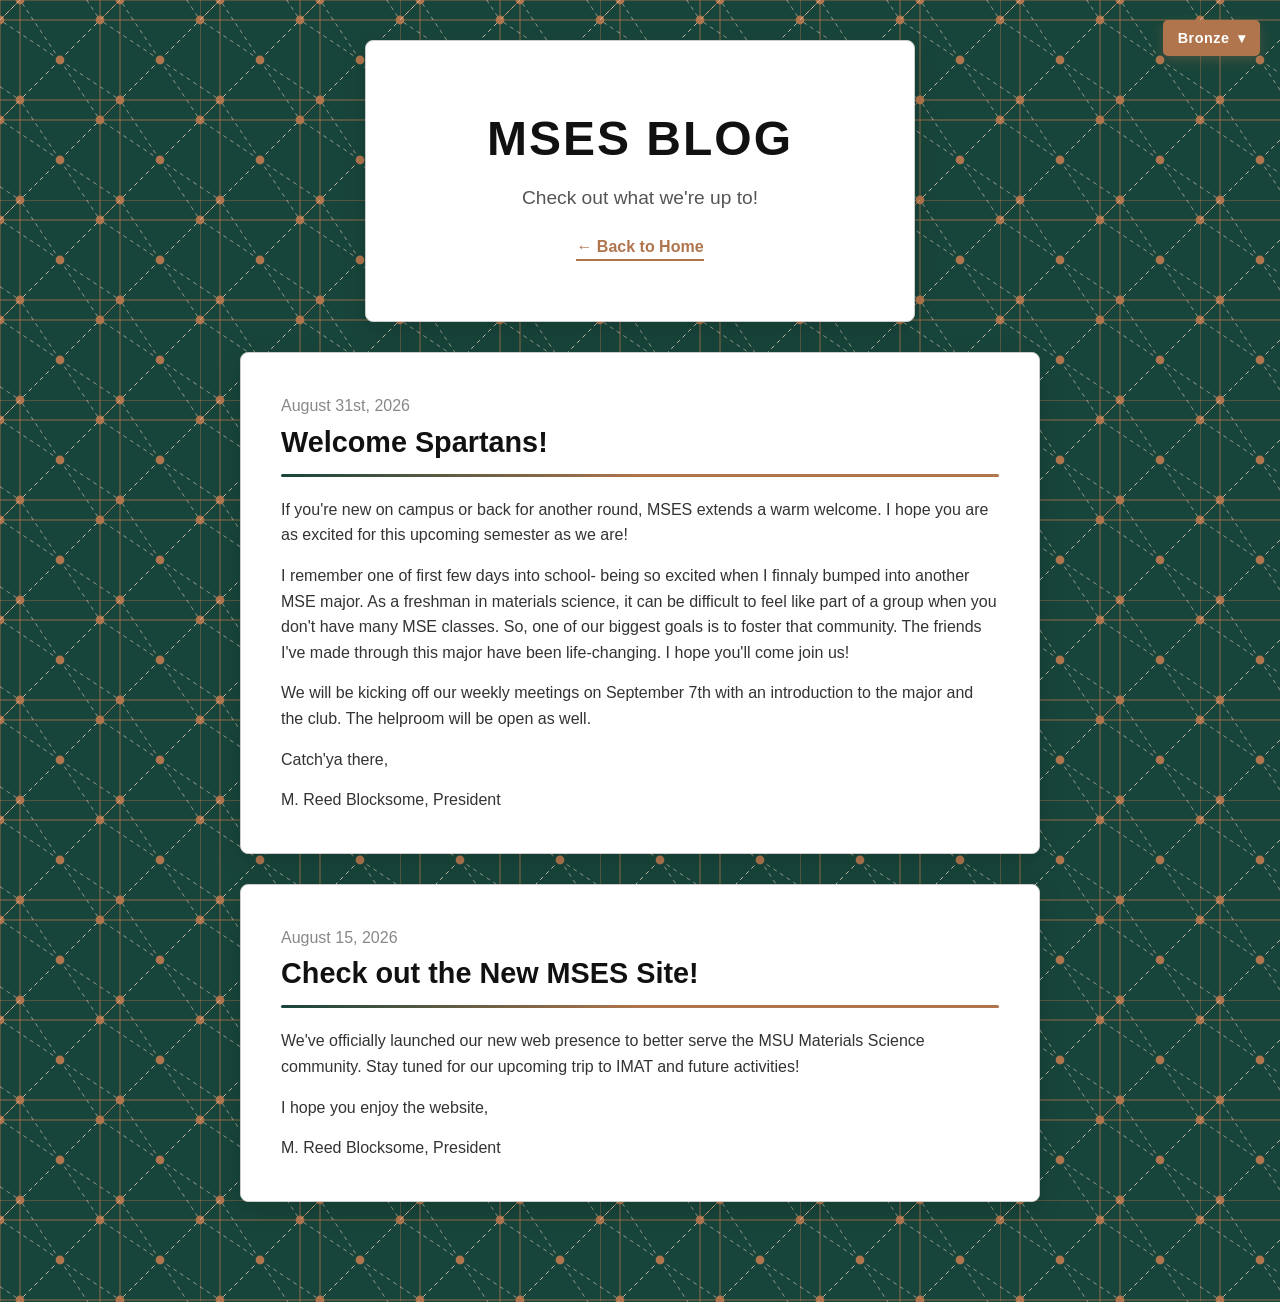
==== blog.html @ b6781e96 "Add files via upload" ====
<!DOCTYPE html>
<html lang="en">
<head>
    <meta charset="UTF-8">
    <meta name="viewport" content="width=device-width, initial-scale=1.0">
    <title>Blog - MSU MSES</title>
    <link rel="stylesheet" href="css/style.css?v=3.0">
</head>
<body>
    <div id="theme-menu" class="dropdown">
        <button id="theme-btn" class="dropbtn"><span id="current-theme-name">Bronze</span> <span class="arrow">▾</span></button>
        <div id="theme-dropdown" class="dropdown-content"></div>
    </div>

    <main class="container">
        <!-- Header Box -->
        <section class="box header-box">
            <h1>MSES Blog</h1>
            <h2>Check out what we're up to!</h2>
            <p style="margin-top: 20px;"><a href="index.html" class="link">← Back to Home</a></p>
        </section>

        <!-- Post 2 -->
        <section class="box">
            <span class="position" style="color: #888;">August 31st, 2026</span>
            <h3>Welcome Spartans!</h3>
            <p>If you're new on campus or back for another round, MSES extends a warm welcome. I hope you are as excited for this upcoming semester as we are! </p>
            <p>I remember one of first few days into school- being so excited when I finnaly bumped into another MSE major. As a freshman in materials science, it can be difficult to feel like part of a group when you don't have many MSE classes. So, one of our biggest goals is to foster that community. The friends I've made through this major have been life-changing. I hope you'll come join us!</p>
            <p>We will be kicking off our weekly meetings on September 7th with an introduction to the major and the club. The helproom will be open as well.</p>
            <p>Catch'ya there,</p>
            <p>M. Reed Blocksome, President</p>
        </section>

        <!-- Post 1 -->
        <section class="box">
            <span class="position" style="color: #888;">August 15, 2026</span>
            <h3>Check out the New MSES Site!</h3>
            <p>We've officially launched our new web presence to better serve the MSU Materials Science community. Stay tuned for our upcoming trip to IMAT and future activities!</p>
            <p>I hope you enjoy the website,</p>
            <p>M. Reed Blocksome, President</p>
        </section>

    </main>

    <script src="js/theme.js?v=3.0"></script>
</body>
</html>
---- css/style.css ----
:root {
    --accent-color: #b0754c; /* Default to Bronze */
    --accent-glow: rgba(176, 117, 76, 0.3);
    --helmet-glow: rgba(176, 117, 76, 0.6); /* Default Bronze Glow */
    --bg-color: #ffffff;
    --bg-svg: none;
    --bg-svg-size: auto;
    --bg-image: none;
    --text-color: #333333;
    --heading-color: #111111;
    --subheading-color: #555555;
    --box-bg: #ffffff;
    --box-border: #cccccc;
    --box-shadow: 0 8px 24px rgba(0, 0, 0, 0.15);
    --box-blur: none;
    --gradient-stop-1: #18453B; /* Default MSU Green */
    --gradient-stop-2: #b0754c; /* Default Metallic Bronze */
    --gradient-stop-3: #b0754c;
}

/* Base Reset */
* {
    margin: 0;
    padding: 0;
    box-sizing: border-box;
}

body {
    font-family: 'Segoe UI', Tahoma, Geneva, Verdana, sans-serif;
    background-color: var(--bg-color);
    background-image: var(--bg-svg), var(--bg-image);
    background-size: var(--bg-svg-size), cover;
    background-repeat: repeat, no-repeat;
    background-attachment: scroll, fixed; /* Fixes gradient so it stretches perfectly across viewport */
    animation: slideBackground linear infinite;
    color: var(--text-color);
    line-height: 1.6;
    padding: 40px 20px 100px 20px; /* Increased bottom padding for breathability */
    transition: background-color 0.4s ease, color 0.4s ease, background-image 0.4s ease;
}

@keyframes slideBackground {
    0% {
        background-position: 0 0;
    }
    100% {
        background-position: 100% 0; /* Move exactly one tile width */
    }
}

/* Main Container to center everything */
.container {
    display: flex;
    flex-direction: column;
    align-items: center;
    max-width: 800px;
    margin: 0 auto;
    gap: 30px; /* Space between the boxes */
}

/* Schedule Banner Styling */
.schedule-banner {
    background-color: var(--box-bg);
    color: var(--text-color);
    width: 100%;
    padding: 15px 30px;
    border-radius: 8px;
    text-align: center;
    box-shadow: var(--box-shadow);
    border: 1px solid var(--box-border);
    z-index: 1;
    font-size: 0.95rem;
    letter-spacing: 0.5px;
    backdrop-filter: var(--box-blur);
    -webkit-backdrop-filter: var(--box-blur);
    transition: background-color 0.4s ease, border-color 0.4s ease, box-shadow 0.4s ease, color 0.4s ease;
}


/* Dropdown Container */
.dropdown {
    position: fixed;
    top: 20px;
    right: 20px;
    z-index: 1000;
}

/* Dropdown Button */
.dropbtn {
    background-color: var(--accent-color);
    color: #fff;
    padding: 10px 15px;
    border-radius: 5px;
    cursor: pointer;
    font-size: 0.9rem;
    font-weight: 600;
    letter-spacing: 0.5px;
    border: none;
    box-shadow: 0 4px 12px var(--accent-glow);
    transition: background-color 0.3s ease, box-shadow 0.3s ease;
    display: flex;
    align-items: center;
    gap: 8px;
    font-family: inherit;
}

.dropbtn:hover {
    filter: brightness(1.25);
}

.dropbtn .arrow {
    transition: transform 0.3s ease;
    display: inline-block;
}

.dropdown.active .arrow {
    transform: rotate(180deg);
}

/* Dropdown Content (Hidden by Default) */
.dropdown-content {
    display: none;
    position: absolute;
    right: 0;
    background-color: #fff;
    min-width: 160px;
    box-shadow: 0 8px 16px rgba(0,0,0,0.2);
    z-index: 1;
    border-radius: 5px;
    margin-top: 5px;
    overflow: hidden;
    border: 1px solid #ddd;
}

.dropdown.active .dropdown-content {
    display: block;
}

/* Links/Buttons inside the dropdown */
.dropdown-content button {
    color: #333;
    padding: 12px 16px;
    text-decoration: none;
    display: block;
    width: 100%;
    border: none;
    background: none;
    text-align: left;
    cursor: pointer;
    font-size: 0.9rem;
    font-weight: 500;
    transition: background-color 0.2s;
    font-family: inherit;
}

.dropdown-content button:hover {
    background-color: #f1f1f1;
}

.dropdown-content button.active {
    background-color: var(--accent-color);
    color: #fff;
    font-weight: 700;
}

/* The Box Styling (Option B: Solid white boxes) */
.box {
    background-color: var(--box-bg);
    width: 100%;
    padding: 40px;
    border-radius: 8px; /* Slightly rounded corners */
    box-shadow: var(--box-shadow);
    border: 1px solid var(--box-border);
    position: relative; /* Ensure boxes sit above the background */
    z-index: 1;
    backdrop-filter: var(--box-blur);
    -webkit-backdrop-filter: var(--box-blur);
    transition: background-color 0.4s ease, border-color 0.4s ease, box-shadow 0.4s ease;
}

/* Typography inside boxes */
h1 {
    font-size: 3rem;
    font-weight: 800;
    text-transform: uppercase;
    letter-spacing: 2px;
    margin-bottom: 5px;
    color: var(--heading-color);
}

h1.title-with-logos {
    font-size: 5.5rem;
    margin-bottom: 0;
    letter-spacing: 3px;
}

/* Metallic Multi-Tone Branding */
h1.title-with-logos span {
    background: linear-gradient(135deg, var(--gradient-stop-1) 0%, var(--gradient-stop-2) 50%, var(--gradient-stop-3) 100%);
    -webkit-background-clip: text;
    -webkit-text-fill-color: transparent;
    filter: drop-shadow(0 2px 4px var(--accent-glow));
    transition: filter 0.4s ease, background 0.4s ease;
}

.title-with-logos {
    display: flex;
    align-items: center;
    justify-content: center;
    gap: 20px;
    flex-wrap: nowrap;
}

.title-logo {
    height: 5.5rem;
    width: auto;
    filter: drop-shadow(0 0 10px var(--helmet-glow));
    transition: filter 0.4s ease;
}

@media (max-width: 600px) {
    .title-with-logos {
        gap: 10px;
    }
    .title-logo {
        height: 3rem;
        filter: drop-shadow(0 0 6px var(--helmet-glow));
    }
    h1.title-with-logos {
        font-size: 3rem;
    }
}

h2 {
    font-size: 1.2rem;
    font-weight: 400;
    color: var(--subheading-color);
}

h3 {
    font-size: 1.8rem;
    margin-bottom: 20px;
    position: relative;
    padding-bottom: 12px;
    color: var(--heading-color);
    border-bottom: none;
    transition: color 0.4s ease;
}

h3::after {
    content: '';
    position: absolute;
    bottom: 0;
    left: 0;
    width: 100%;
    height: 3px;
    background: linear-gradient(90deg, var(--gradient-stop-1) 0%, var(--gradient-stop-2) 50%, var(--gradient-stop-3) 100%);
    border-radius: 2px;
    transition: background 0.4s ease;
}

p {
    margin-bottom: 15px;
}

p:last-child {
    margin-bottom: 0;
}

/* Specific Box Styling */
.header-box {
    text-align: center;
    padding: 60px 40px;
    width: 550px; /* Snug identical fit for subpage headers */
    max-width: 100%;
}

.header-box:has(.title-with-logos) {
    padding: 52px 40px;
    width: 100%; /* Keep homepage header full-width */
}

/* Board Section Styling */
.board-photo-container {
    width: 100%;
    margin-bottom: 30px;
}

.board-photo {
    width: 100%;
    height: auto;
    display: block;
    border-radius: 4px;
    border: 1px solid #ddd;
}

.board-members-list {
    display: flex;
    flex-direction: column;
    gap: 45px; /* 45px total spacing between members */
}

.member {
    display: grid;
    grid-template-columns: 180px 1fr;
    gap: 25px;
    align-items: stretch; /* Stretch children to fill the row height */
    padding-bottom: 0;
    margin-bottom: 0;
}

.member:last-child {
    margin-bottom: 0;
}

.member-headshot {
    width: 100%;
    height: 100%; /* Stretch to fill the grid cell height */
    object-fit: cover;
    border-radius: 4px;
    border: 2px solid #ddd;
    flex-shrink: 0;
}

@media (max-width: 650px) {
    .member {
        display: flex;
        flex-direction: column;
        align-items: center;
        text-align: center;
        gap: 15px;
    }
    .member-headshot {
        width: 180px;
        height: 180px;
        aspect-ratio: 1/1;
    }
}

.member-details {
    flex-grow: 1;
}

.member-details h4 {
    font-size: 1.4rem;
    color: var(--heading-color);
    margin-bottom: 2px;
}

.member-details .position {
    display: block;
    font-weight: 600;
    color: var(--subheading-color);
    font-size: 0.95rem;
    margin-bottom: 10px;
    text-transform: uppercase;
    letter-spacing: 1px;
}

/* Countdown Box Specific Styles */
.countdown-box {
    text-align: center;
    max-width: 500px; /* Make the box narrower */
    margin: 0 auto; /* Center the narrower box */
}

.countdown-box #countdown {
    font-size: 2.2rem;
    font-weight: 700;
    color: var(--accent-color);
    margin: 20px 0;
    letter-spacing: 1.5px;
}

.countdown-tagline {
    font-size: 1.1rem;
    color: var(--subheading-color);
    margin-top: 15px;
    line-height: 1.5;
}

.member-details .bio {
    margin-bottom: 10px;
}

.link {
    display: inline-block;
    color: var(--accent-color);
    text-decoration: none;
    font-weight: bold;
    border-bottom: 2px solid var(--accent-color);
    transition: color 0.2s, border-color 0.2s, text-shadow 0.2s;
}

.link:hover {
    color: var(--heading-color);
    border-color: var(--heading-color);
    text-shadow: 0 0 8px var(--accent-glow);
}

/* Quick Links Box Styling */
.quick-links-box {
    padding: 20px 40px; /* Shorter padding */
}

.quick-links-container {
    display: flex;
    gap: 20px;
    justify-content: center;
    flex-wrap: wrap;
}

.quick-link {
    flex: 1;
    min-width: 200px;
    padding: 20px;
    text-align: center;
    text-decoration: none;
    color: var(--text-color);
    border: 2px solid var(--accent-color);
    border-radius: 8px;
    transition: all 0.3s ease;
    background-color: var(--box-bg);
    backdrop-filter: var(--box-blur);
    -webkit-backdrop-filter: var(--box-blur);
}

.quick-link:hover {
    transform: translateY(-5px);
    box-shadow: 0 4px 15px var(--accent-glow);
    border-color: var(--accent-color);
    background-color: var(--box-bg);
}

.quick-link h4 {
    margin-bottom: 8px;
    font-size: 1.2rem;
    color: var(--heading-color);
}

.quick-link p {
    font-size: 0.9rem;
    color: var(--subheading-color);
    margin-bottom: 0;
}

/* Contact Section Styling */
.contact-box {
    text-align: center;
}

.email-container a {
    color: var(--accent-color);
    font-size: 1.2rem;
    text-decoration: none;
    border-bottom: 1px solid var(--accent-color);
    transition: color 0.2s, border-color 0.2s, text-shadow 0.2s;
}

.email-container a:hover {
    color: #111;
    border-color: #111;
    text-shadow: 0 0 8px var(--accent-glow);
}

.divider {
    border: 0;
    height: 1px;
    background-color: #eee;
    margin: 25px 0; /* Default safe spacing */
}

.board-box .divider {
    margin: -22.5px 0; /* Perfectly centered within 45px gap specifically for board list */
}

.affiliation {
    font-size: 0.9rem;
    color: #666;
}

.imat-link {
    color: var(--accent-color);
    text-decoration: none;
    border-bottom: 2px solid var(--accent-color);
    transition: color 0.2s, border-color 0.2s, text-shadow 0.2s;
}

.imat-link:hover {
    color: var(--heading-color);
    border-color: var(--heading-color);
    text-shadow: 0 0 8px var(--accent-glow);
}

/* 3D Crystal Explorer Styles */
.explorer-container {
    display: flex;
    flex-direction: column;
    align-items: center;
    gap: 20px;
    margin-top: 15px;
}

.explorer-controls {
    display: flex;
    gap: 12px;
}

.explorer-btn {
    padding: 10px 20px;
    border: 2px solid var(--accent-color);
    background-color: var(--box-bg);
    backdrop-filter: var(--box-blur);
    -webkit-backdrop-filter: var(--box-blur);
    color: var(--accent-color);
    font-weight: 700;
    font-size: 0.9rem;
    border-radius: 6px;
    cursor: pointer;
    transition: all 0.3s ease;
    font-family: inherit;
}

.explorer-btn:hover {
    box-shadow: 0 0 12px var(--accent-glow);
    background-color: var(--accent-glow);
    color: var(--heading-color);
}

.explorer-btn.active {
    background-color: var(--accent-color);
    color: white;
    box-shadow: 0 4px 12px var(--accent-glow);
}

#crystal-canvas {
    background-color: #fafafa;
    border: 1px solid #ddd;
    border-radius: 8px;
    cursor: grab;
    max-width: 100%;
}

#recent-post-section {
    opacity: 0;
    transition: opacity 0.8s ease-in-out;
}

#recent-post-section.visible {
    opacity: 1;
}
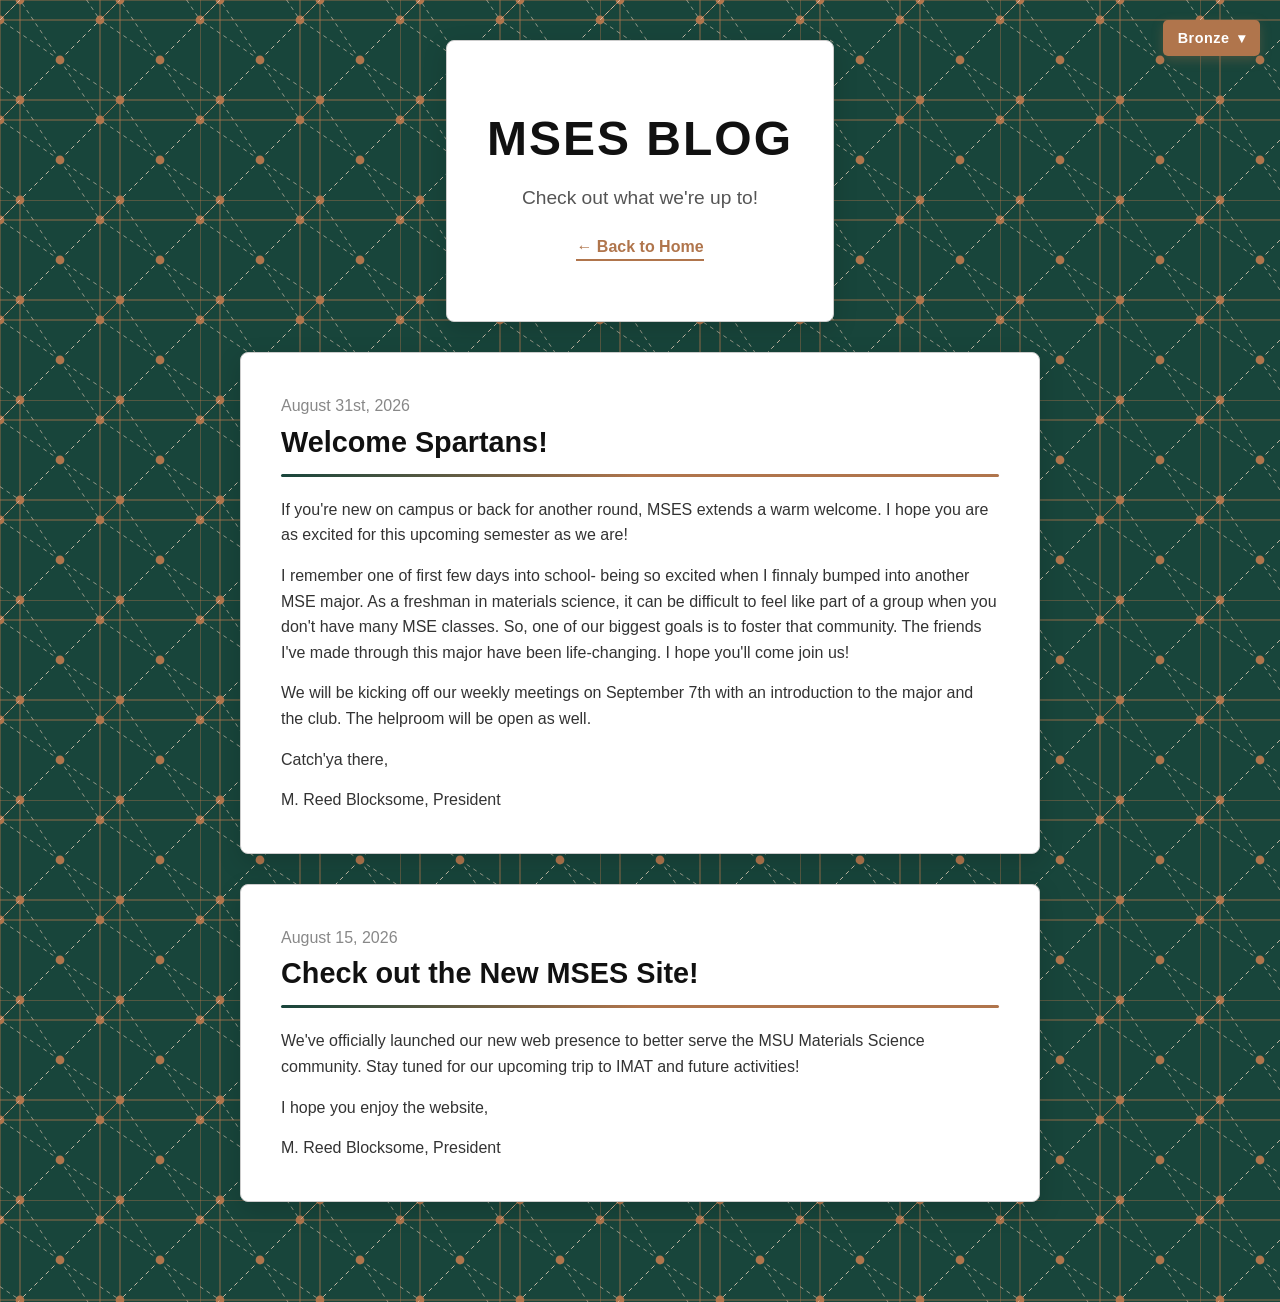
==== commit 7c1c5fd1: "Add MSES logo as favicon to all pages" ====
--- a/blog.html
+++ b/blog.html
@@ -4,6 +4,7 @@
     <meta charset="UTF-8">
     <meta name="viewport" content="width=device-width, initial-scale=1.0">
     <title>Blog - MSU MSES</title>
+    <link rel="icon" type="image/jpeg" href="images/mseslogo.jpg">
     <link rel="stylesheet" href="css/style.css?v=3.0">
 </head>
 <body>
--- a/css/style.css
+++ b/css/style.css
@@ -218,19 +218,6 @@
     transition: filter 0.4s ease;
 }
 
-@media (max-width: 600px) {
-    .title-with-logos {
-        gap: 10px;
-    }
-    .title-logo {
-        height: 3rem;
-        filter: drop-shadow(0 0 6px var(--helmet-glow));
-    }
-    h1.title-with-logos {
-        font-size: 3rem;
-    }
-}
-
 h2 {
     font-size: 1.2rem;
     font-weight: 400;
@@ -271,13 +258,16 @@
 .header-box {
     text-align: center;
     padding: 60px 40px;
-    width: 550px; /* Snug identical fit for subpage headers */
-    max-width: 100%;
+    width: fit-content;
+    min-width: 320px;
+    max-width: 90%;
+    margin: 0 auto;
 }
 
 .header-box:has(.title-with-logos) {
     padding: 52px 40px;
     width: 100%; /* Keep homepage header full-width */
+    max-width: 100%;
 }
 
 /* Board Section Styling */
@@ -320,21 +310,6 @@
     border-radius: 4px;
     border: 2px solid #ddd;
     flex-shrink: 0;
-}
-
-@media (max-width: 650px) {
-    .member {
-        display: flex;
-        flex-direction: column;
-        align-items: center;
-        text-align: center;
-        gap: 15px;
-    }
-    .member-headshot {
-        width: 180px;
-        height: 180px;
-        aspect-ratio: 1/1;
-    }
 }
 
 .member-details {
@@ -550,3 +525,84 @@
     opacity: 1;
 }
 
+/* ==========================================
+   MOBILE RESPONSIVE OVERRIDES (iPhone/Small Windows)
+   ========================================== */
+@media (max-width: 650px) {
+    body {
+        padding: 15px 10px 80px 10px; /* Slimmer margins */
+    }
+
+    .container {
+        gap: 20px;
+    }
+
+    /* 1. Universal Box Compression */
+    .box {
+        padding: 25px 18px; /* More room for text content */
+    }
+
+    /* 2. One-Line Branding Header */
+    h1.title-with-logos {
+        font-size: 2.1rem !important; /* Forces one-line fit on iPhone 13/14/15 */
+        gap: 10px !important;
+        letter-spacing: 1px;
+    }
+    .title-logo {
+        height: 2.2rem !important;
+    }
+
+    /* 3. Fluid Subpage Headers */
+    .header-box {
+        width: 95% !important;
+        padding: 25px 15px !important;
+    }
+
+    h1 { font-size: 1.8rem; }
+    h2 { font-size: 1rem; }
+    h3 { font-size: 1.5rem; }
+
+    /* 4. Better Button Tapping Experience */
+    .quick-links-container {
+        flex-direction: column;
+        gap: 12px;
+        width: 100%;
+    }
+    .quick-link {
+        width: 100%;
+        padding: 15px;
+    }
+
+    /* 5. Unit Cell Explorer Optimization */
+    .explorer-controls {
+        gap: 6px;
+        justify-content: center;
+    }
+    .explorer-btn {
+        padding: 8px 10px;
+        font-size: 0.75rem;
+    }
+    #crystal-canvas {
+        height: 250px; /* Slimmer for mobile viewports */
+    }
+
+    /* 6. Board Member Mobile Styling */
+    .member {
+        display: flex;
+        flex-direction: column;
+        align-items: center;
+        text-align: center;
+        gap: 15px;
+    }
+    .member-headshot {
+        width: 160px;
+        height: 160px;
+        aspect-ratio: 1/1;
+    }
+
+    /* 7. Prevent Countdown Wrapping */
+    .countdown-box #countdown {
+        font-size: 1.5rem;
+        letter-spacing: 0.5px;
+    }
+}
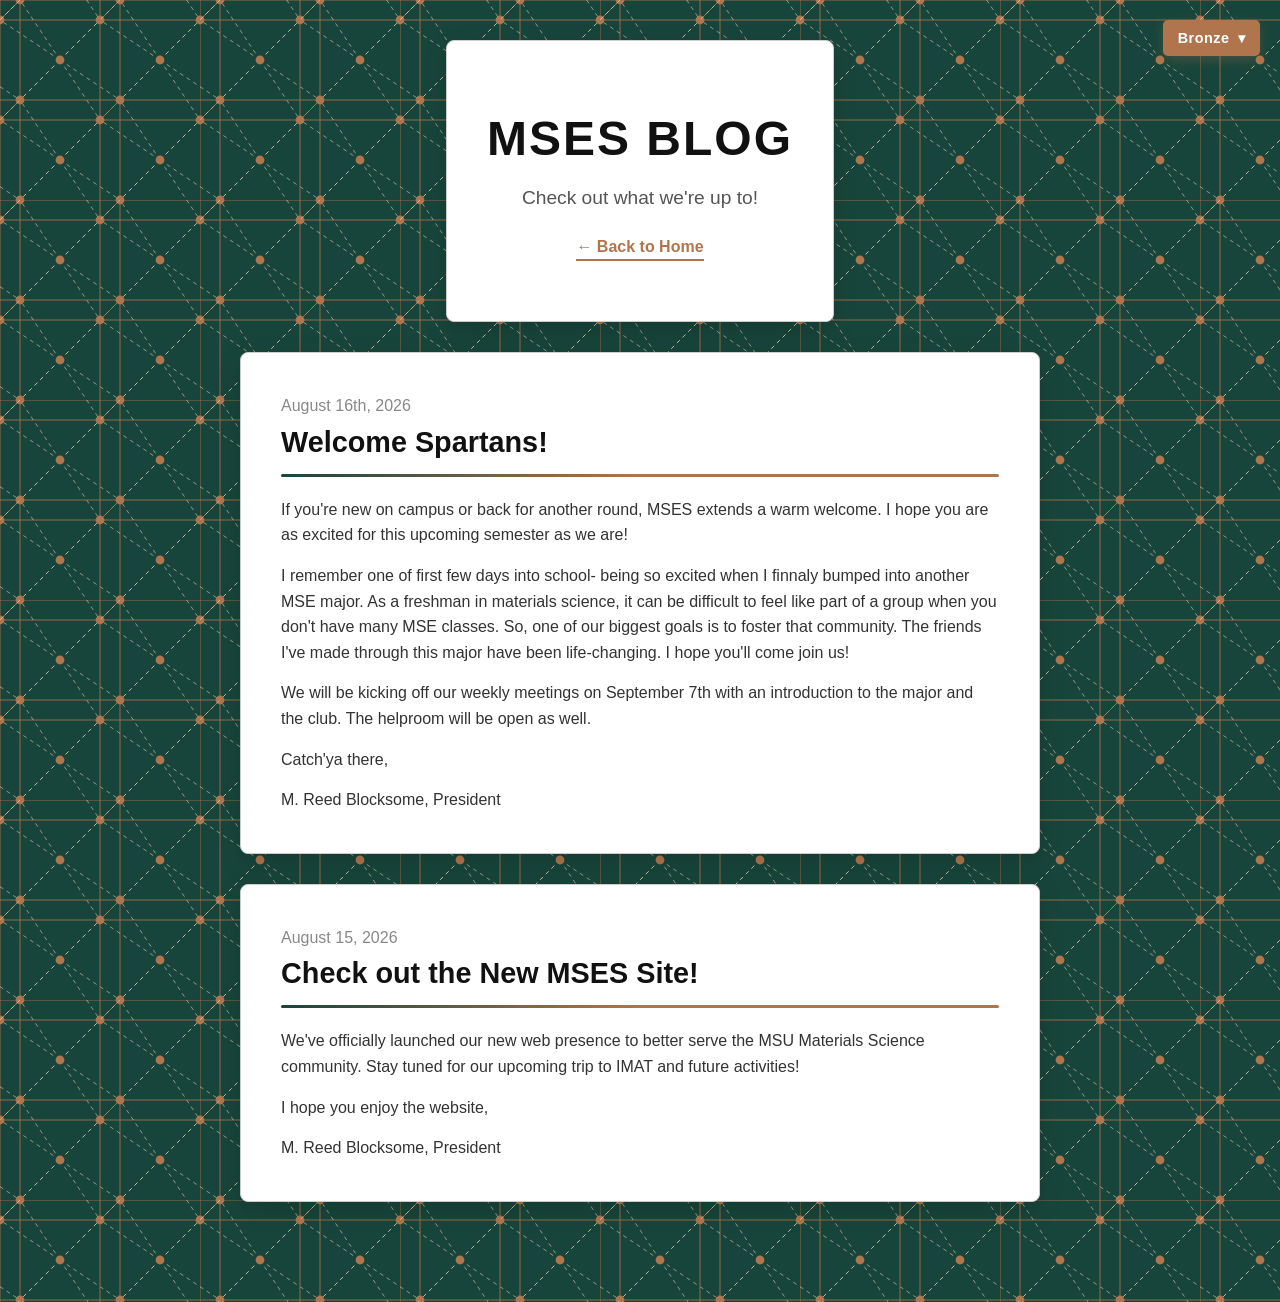
==== commit 5cd016ee: "Halite color & radius refinement + sync Graham headshot" ====
--- a/blog.html
+++ b/blog.html
@@ -23,7 +23,7 @@
 
         <!-- Post 2 -->
         <section class="box">
-            <span class="position" style="color: #888;">August 31st, 2026</span>
+            <span class="position" style="color: #888;">August 16th, 2026</span>
             <h3>Welcome Spartans!</h3>
             <p>If you're new on campus or back for another round, MSES extends a warm welcome. I hope you are as excited for this upcoming semester as we are! </p>
             <p>I remember one of first few days into school- being so excited when I finnaly bumped into another MSE major. As a freshman in materials science, it can be difficult to feel like part of a group when you don't have many MSE classes. So, one of our biggest goals is to foster that community. The friends I've made through this major have been life-changing. I hope you'll come join us!</p>
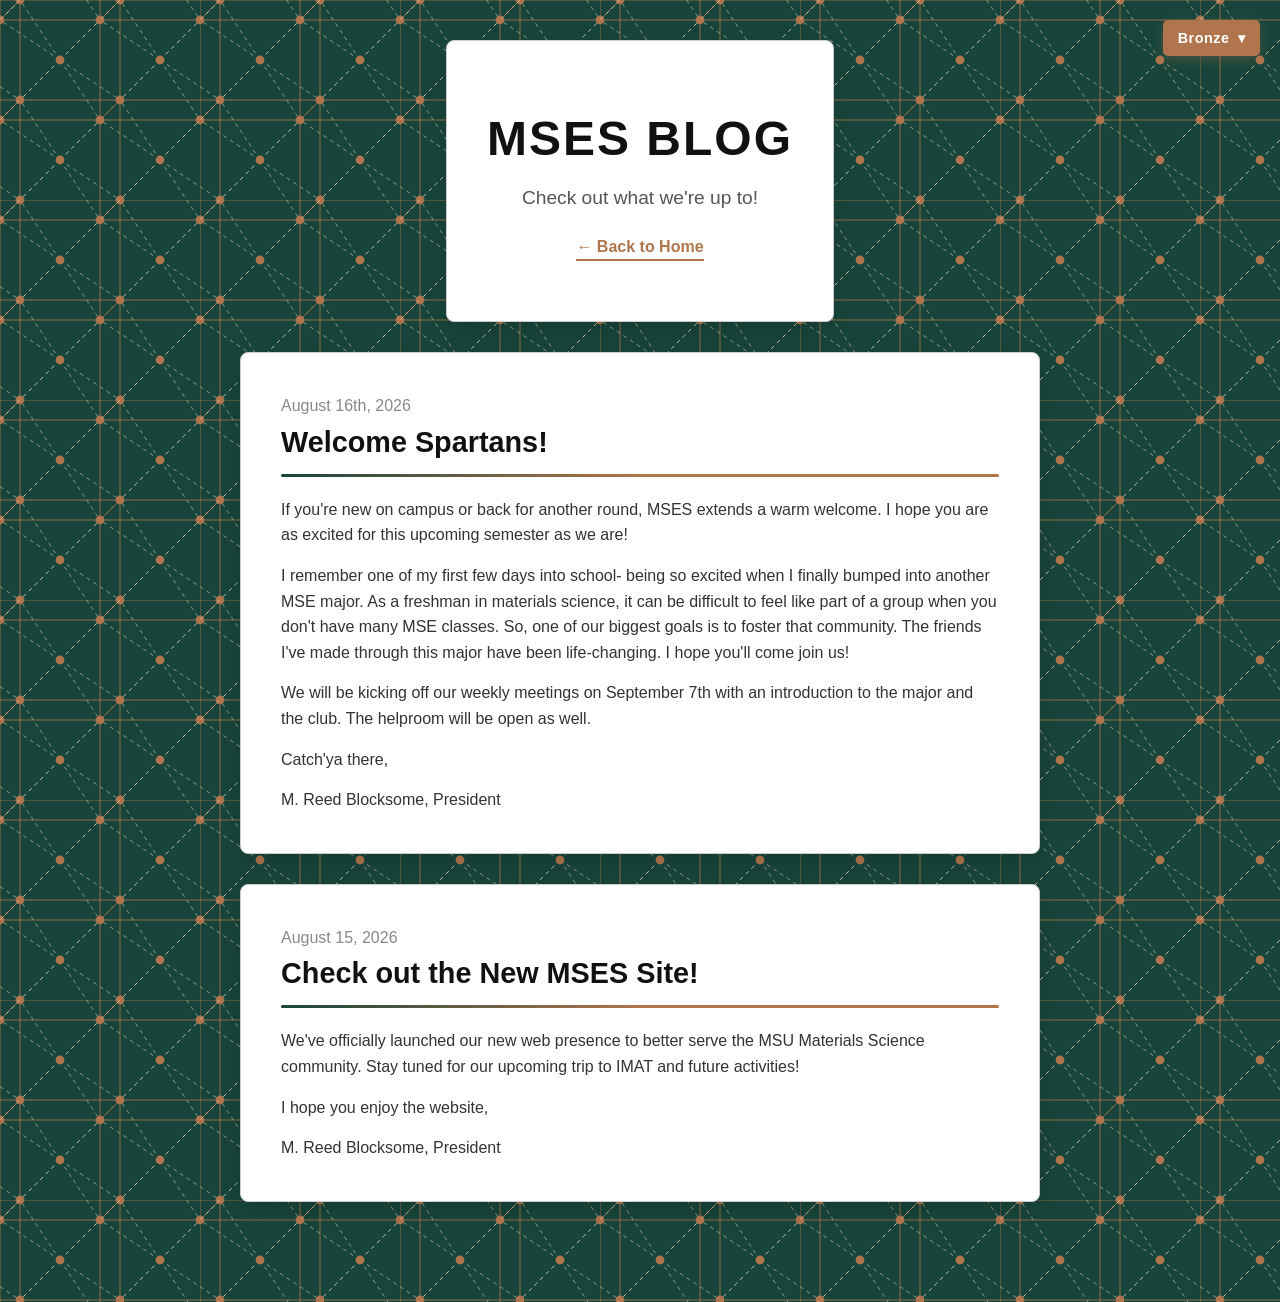
==== commit 88f596de: "Fix spelling and grammar errors across index and blog pages" ====
--- a/blog.html
+++ b/blog.html
@@ -26,7 +26,7 @@
             <span class="position" style="color: #888;">August 16th, 2026</span>
             <h3>Welcome Spartans!</h3>
             <p>If you're new on campus or back for another round, MSES extends a warm welcome. I hope you are as excited for this upcoming semester as we are! </p>
-            <p>I remember one of first few days into school- being so excited when I finnaly bumped into another MSE major. As a freshman in materials science, it can be difficult to feel like part of a group when you don't have many MSE classes. So, one of our biggest goals is to foster that community. The friends I've made through this major have been life-changing. I hope you'll come join us!</p>
+            <p>I remember one of my first few days into school- being so excited when I finally bumped into another MSE major. As a freshman in materials science, it can be difficult to feel like part of a group when you don't have many MSE classes. So, one of our biggest goals is to foster that community. The friends I've made through this major have been life-changing. I hope you'll come join us!</p>
             <p>We will be kicking off our weekly meetings on September 7th with an introduction to the major and the club. The helproom will be open as well.</p>
             <p>Catch'ya there,</p>
             <p>M. Reed Blocksome, President</p>
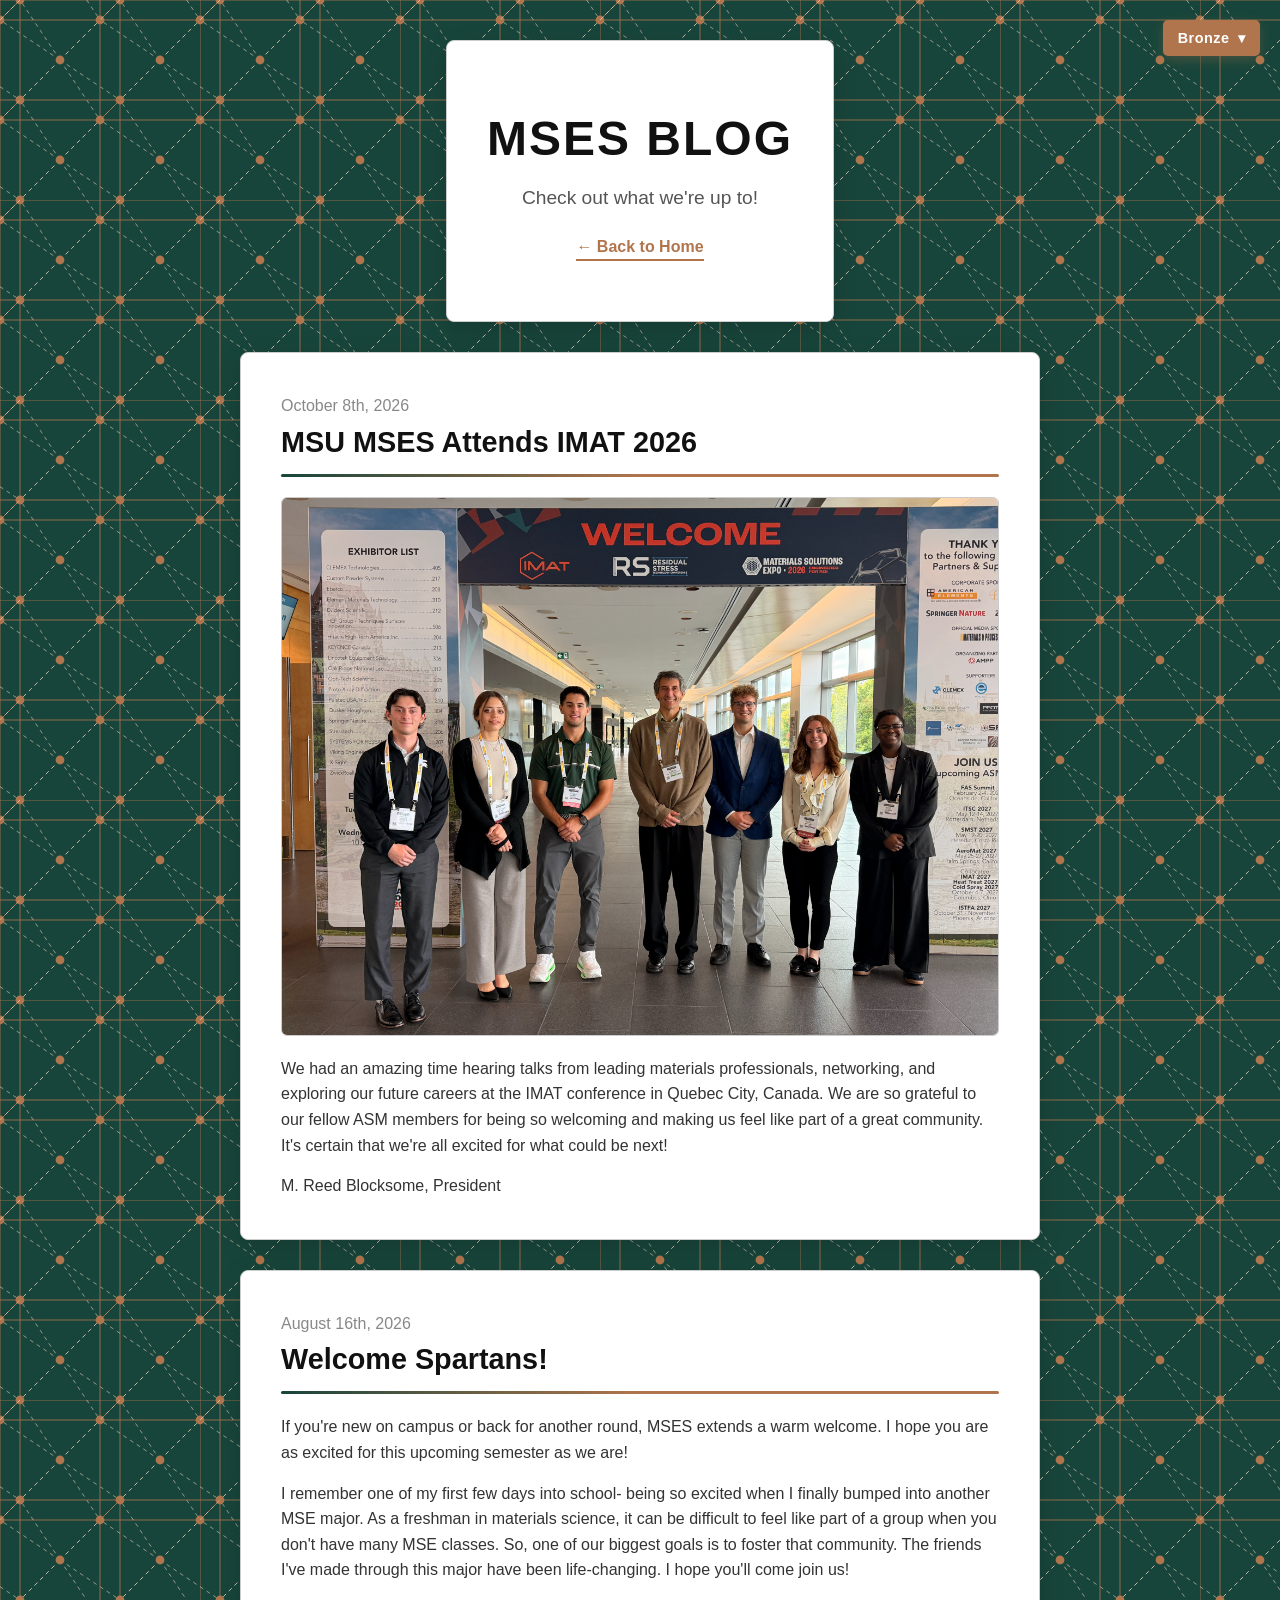
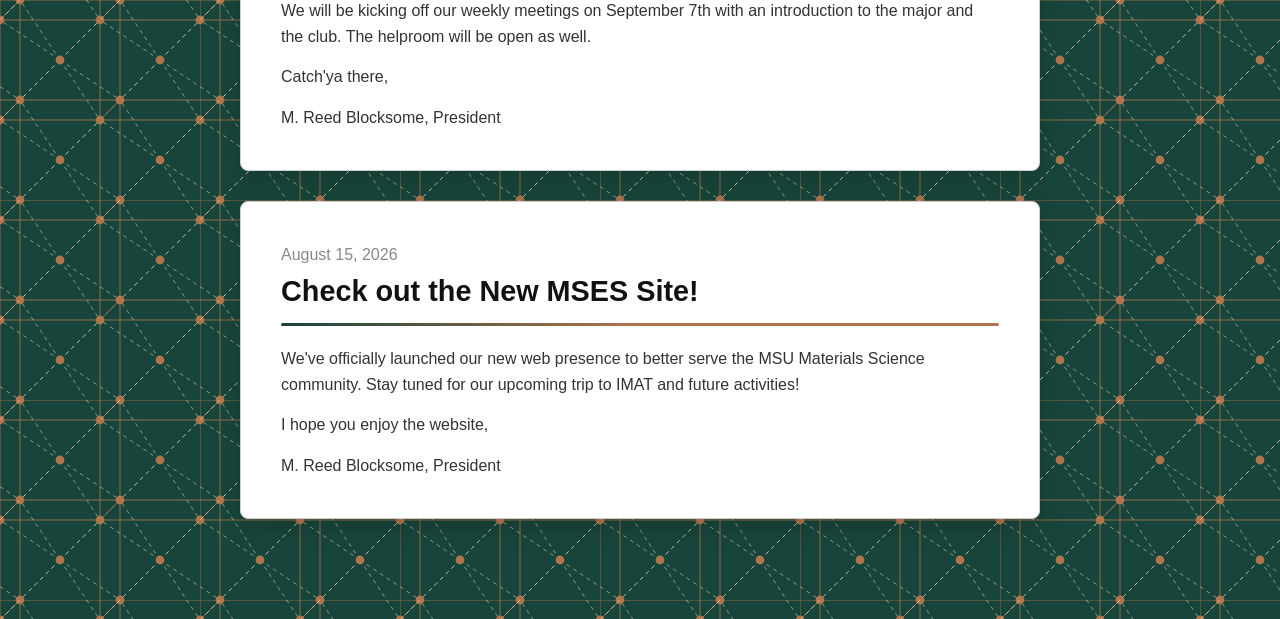
==== commit b27cbfa2: "Add IMAT 2026 blog post and image" ====
--- a/blog.html
+++ b/blog.html
@@ -19,6 +19,17 @@
             <h1>MSES Blog</h1>
             <h2>Check out what we're up to!</h2>
             <p style="margin-top: 20px;"><a href="index.html" class="link">← Back to Home</a></p>
+        </section>
+
+        <!-- Post 3 -->
+        <section class="box">
+            <span class="position" style="color: #888;">October 8th, 2026</span>
+            <h3>MSU MSES Attends IMAT 2026</h3>
+            <div class="blog-photo-container">
+                <img src="images/blog/IMG_1947.jpeg" alt="MSU MSES members at IMAT 2026 in Quebec City" class="blog-photo">
+            </div>
+            <p>We had an amazing time hearing talks from leading materials professionals, networking, and exploring our future careers at the IMAT conference in Quebec City, Canada. We are so grateful to our fellow ASM members for being so welcoming and making us feel like part of a great community. It's certain that we're all excited for what could be next!</p>
+            <p>M. Reed Blocksome, President</p>
         </section>
 
         <!-- Post 2 -->
--- a/css/style.css
+++ b/css/style.css
@@ -270,6 +270,20 @@
     max-width: 100%;
 }
 
+/* Blog Photo Styling */
+.blog-photo-container {
+    width: 100%;
+    margin: 20px 0;
+}
+
+.blog-photo {
+    width: 100%;
+    height: auto;
+    display: block;
+    border-radius: 6px;
+    border: 1px solid var(--box-border);
+}
+
 /* Board Section Styling */
 .board-photo-container {
     width: 100%;
@@ -330,28 +344,6 @@
     margin-bottom: 10px;
     text-transform: uppercase;
     letter-spacing: 1px;
-}
-
-/* Countdown Box Specific Styles */
-.countdown-box {
-    text-align: center;
-    max-width: 500px; /* Make the box narrower */
-    margin: 0 auto; /* Center the narrower box */
-}
-
-.countdown-box #countdown {
-    font-size: 2.2rem;
-    font-weight: 700;
-    color: var(--accent-color);
-    margin: 20px 0;
-    letter-spacing: 1.5px;
-}
-
-.countdown-tagline {
-    font-size: 1.1rem;
-    color: var(--subheading-color);
-    margin-top: 15px;
-    line-height: 1.5;
 }
 
 .member-details .bio {
@@ -599,10 +591,4 @@
         height: 160px;
         aspect-ratio: 1/1;
     }
-
-    /* 7. Prevent Countdown Wrapping */
-    .countdown-box #countdown {
-        font-size: 1.5rem;
-        letter-spacing: 0.5px;
-    }
-}
+}
